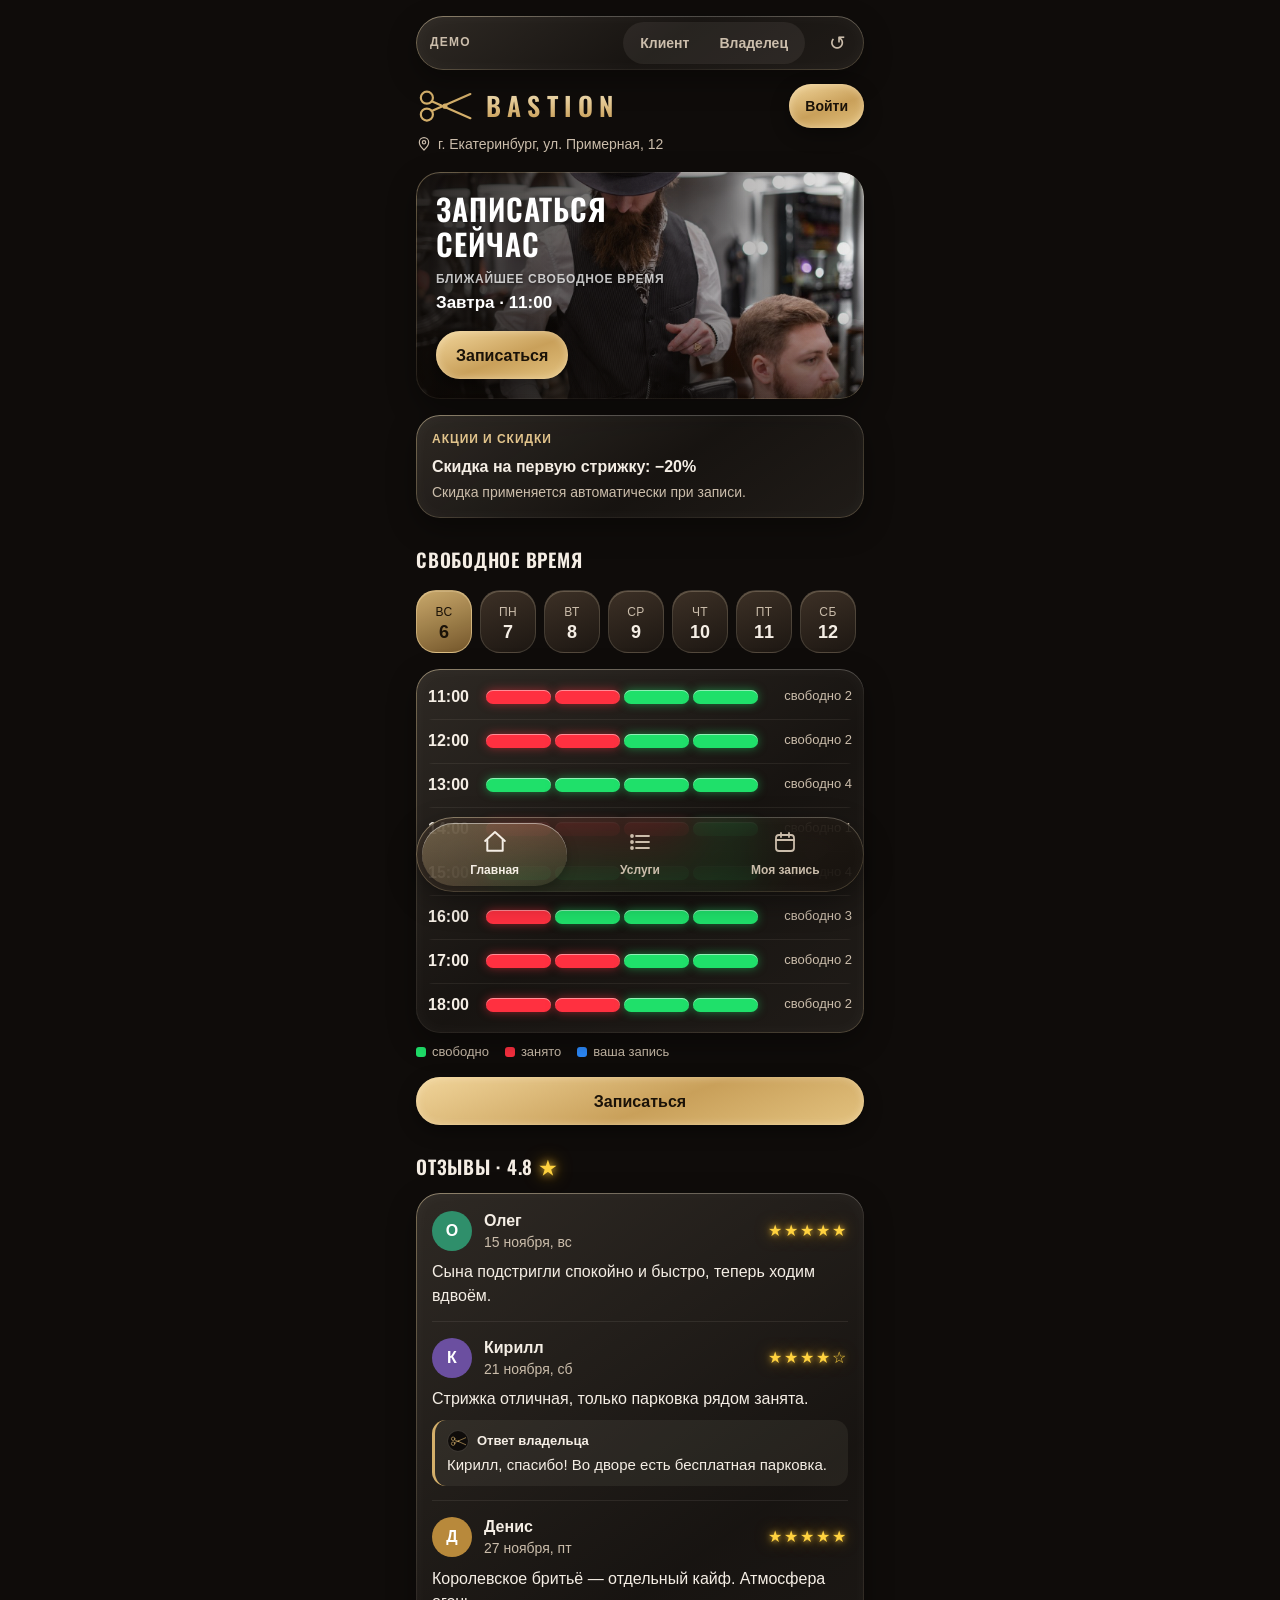
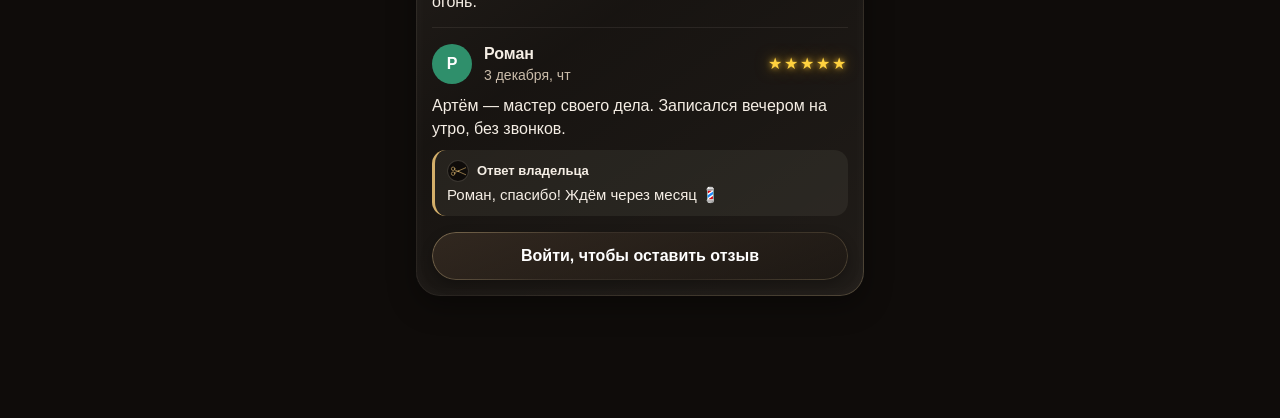
==== barber.html @ 59293c88 "Демо для четырёх ниш: салон, барбершоп, фитнес, детейлинг; выбор мастера; главная с демо Co-Authored" ====
<!doctype html>
<html lang="ru">
<head>
<meta charset="utf-8">
<meta name="viewport" content="width=device-width, initial-scale=1, viewport-fit=cover">
<meta name="theme-color" content="#0f0c0a">
<meta name="color-scheme" content="dark">
<meta name="apple-mobile-web-app-capable" content="yes">
<meta name="mobile-web-app-capable" content="yes">
<meta name="apple-mobile-web-app-status-bar-style" content="black-translucent">
<meta name="apple-mobile-web-app-title" content="BASTION">
<title>BASTION — демо онлайн-записи в барбершоп</title>
<link rel="manifest" href="manifest-barber.json">
<link rel="icon" href="icon-barber-192.png">
<link rel="apple-touch-icon" href="icon-barber-180.png">
<link rel="stylesheet" href="styles.css?v=20261020163112">
<link rel="stylesheet" href="theme-barber.css?v=20261020163112">
</head>
<body data-tab="home">
<div class="bg"></div>
<div id="app"><div id="view"></div></div>
<nav id="tabs" class="tabbar glass"></nav>
<button id="cart" class="cart-fab glass" data-act="cart" aria-label="Корзина" hidden>
<svg viewBox="0 0 24 24"><path d="M3 4h2.5l2 11h10.5l2-8H6.5"/><circle cx="9" cy="19.5" r="1.4"/><circle cx="17" cy="19.5" r="1.4"/></svg>
<span class="badge">0</span>
</button>
<div id="sheet" class="sheet" hidden></div>
<div id="toast" class="toast" role="status" aria-live="polite" hidden></div>
<script src="config-barber.js?v=20261020163112"></script>
<script>CONFIG.demo = true; // демо-версия: выдуманные данные хранятся в браузере</script>
<script src="api-demo.js?v=20261020163112"></script>
<script src="app.js?v=20261020163112"></script>
<script>
// офлайн-режим и установка на телефон (работает по https или на localhost)
if ('serviceWorker' in navigator) navigator.serviceWorker.register('sw.js').catch(() => {});
</script>
</body>
</html>
---- styles.css ----
/* Детейлинг-центр — стили. Тёмный строгий стиль + Liquid Glass на элементах интерфейса.
   Порядок: токены → основа → стекло → кнопки и поля → разделы страниц → окна → анимации. */

/* ---------- токены ---------- */
:root {
  color-scheme: dark;
  --scheme: dark;

  /* цвета */
  --bg: #0c0d10;
  --bg-top: #111318;
  --text: #f2f4f7;
  --text-2: #b6bdc9;      /* второстепенный текст: контраст с фоном выше 4.5:1 */
  --text-3: #8f97a5;      /* подписи и служебный текст */
  --silver: #d9dde4;      /* акцентный цвет темы */
  --green: #2fd36b;
  --red: #ff3b4a;
  --red-soft: #ff8a94;
  --amber: #ffb41f;
  --blue: #2d8cff;
  --gold: #ffd23f;
  --line: rgba(255, 255, 255, 0.09);
  --tint: 255, 255, 255;  /* основа тонких линий и подложек (r, g, b) */
  --focus: rgba(255, 255, 255, 0.85);
  --dim: rgba(5, 7, 10, 0.62);

  /* акцент: главные кнопки, выбранные даты и фильтры */
  --accent-ink: #0d0f13;
  --accent-fill: linear-gradient(160deg, #eef0f3, #b8bdc6 55%, #d6d9df);
  --accent-fill-2: linear-gradient(160deg, #eef0f3, #b8bdc6);
  --accent-shadow: inset 0 0 8px rgba(255, 255, 255, 0.5), 0 6px 18px rgba(0, 0, 0, 0.35);
  --sel: linear-gradient(160deg, rgba(215, 220, 228, 0.7), rgba(120, 128, 142, 0.5));
  --sel-soft: linear-gradient(160deg, rgba(215, 220, 228, 0.55), rgba(120, 128, 142, 0.4));
  --sel-border: rgba(255, 255, 255, 0.45);
  --sel-ink: #fff;

  /* поверхности */
  --btn-ink: #fff;
  --btn-fill: linear-gradient(160deg, rgba(44, 48, 58, 0.6), rgba(20, 22, 28, 0.5));
  --btn-shadow: 0 4px 12px rgba(0, 0, 0, 0.28);
  --date-fill: linear-gradient(160deg, rgba(60, 66, 80, 0.75), rgba(28, 31, 40, 0.75));
  --date-inset: inset 0 1px 0 rgba(255, 255, 255, 0.25);
  --field-fill: rgba(0, 0, 0, 0.38);
  --field-inset: inset 0 1px 3px rgba(0, 0, 0, 0.3);
  --float-fill: linear-gradient(160deg, rgba(56, 66, 90, 0.6), rgba(18, 21, 30, 0.82));
  --menu-fill: linear-gradient(160deg, rgba(56, 66, 90, 0.75), rgba(18, 21, 30, 0.9));
  --tabbar-fill: linear-gradient(145deg, rgba(40, 44, 54, 0.72), rgba(16, 18, 24, 0.78));
  --tab-ind-fill: linear-gradient(160deg, rgba(255, 255, 255, 0.28), rgba(255, 255, 255, 0.08));
  --toast-fill: rgba(36, 41, 52, 0.94);
  --toast-ink: #f2f4f7;
  --pick-fill: #050506;
  --pick-ring: linear-gradient(135deg, rgba(255, 255, 255, 0.75), rgba(255, 255, 255, 0.3));
  --x-fill: #2a2e37;
  --logo-bg: #0c0d10;
  --brand-ink: linear-gradient(180deg, #f4f6f9, #9aa3b0);
  --brand-mark: #d9dee6;
  --promo-tag: #e2c48c;
  --ok-ink: #8fe8ae;
  --warn-ink: #ffd27a;
  --danger-ink: #ffe3e5;
  --danger-fill: linear-gradient(160deg, rgba(255, 70, 85, 0.4), rgba(190, 25, 45, 0.3));

  /* плашка «Записаться сейчас» */
  --hero-fill: linear-gradient(160deg, #2a2d33, #121317);
  --hero-shade: 10, 11, 14;
  --hero-ink: #fff;
  --hero-ink-2: rgba(255, 255, 255, 0.75);
  --hero-text-shadow: 0 1px 3px rgba(0, 0, 0, 0.6);

  /* стекло */
  --glass-fill: linear-gradient(145deg, rgba(255, 255, 255, 0.15), rgba(255, 255, 255, 0.04) 55%, rgba(255, 255, 255, 0.08));
  --ring: linear-gradient(135deg, rgba(255, 255, 255, 0.34), rgba(255, 255, 255, 0.08) 35%, rgba(255, 255, 255, 0.05) 65%, rgba(255, 255, 255, 0.2));
  --glass-shadow: inset 0 1px 0 rgba(255, 255, 255, 0.18), inset 0 0 18px rgba(255, 255, 255, 0.04), 0 10px 28px rgba(0, 0, 0, 0.35);

  /* формы и отступы (шаг 4/8) */
  --r-card: 24px;
  --r-field: 16px;
  --r-pill: 999px;
  --gap: 16px;
  --tap: 44px;            /* минимальная зона нажатия */

  /* движение */
  --ease: cubic-bezier(0.2, 0.8, 0.2, 1);
  --spring: cubic-bezier(0.3, 1.4, 0.5, 1);
  --fast: 0.15s;
  --mid: 0.3s;
  --slow: 0.45s;
}

/* ---------- основа ---------- */
* { box-sizing: border-box; -webkit-tap-highlight-color: transparent; }
html { background: var(--bg); }
body {
  margin: 0; background: var(--bg); color: var(--text);
  font-family: -apple-system, "SF Pro Text", "Segoe UI", Roboto, sans-serif;
  font-size: 16px; line-height: 1.45;
  -webkit-font-smoothing: antialiased;
}
/* ровный тёмный фон на всю высоту экрана */
.bg {
  position: fixed; top: 0; left: 0; width: 100%; height: 100vh; height: 100lvh; z-index: -1;
  background: linear-gradient(180deg, var(--bg-top) 0%, var(--bg) 100%);
}
#app {
  max-width: 480px; margin: 0 auto;
  padding: calc(env(safe-area-inset-top) + 16px) 16px calc(110px + env(safe-area-inset-bottom));
}

h1, h2, h3, p { margin: 0; }
h1 { font-size: 24px; font-weight: 700; letter-spacing: -0.02em; }
h2 { font-size: 19px; font-weight: 700; letter-spacing: -0.01em; margin-bottom: 12px; }
h3 { font-size: 16px; font-weight: 600; }
.section-h { margin-top: 28px; }
.muted { color: var(--text-2); }
.small { font-size: 14px; }
.mt { margin-top: 16px; }
.row { display: flex; align-items: center; justify-content: space-between; gap: 12px; }
.price, .num, .t, .total, .hero-time, .otable td { font-variant-numeric: tabular-nums; }
a { color: var(--silver); }
.empty { text-align: center; padding: 40px 16px; color: var(--text-2); }

/* иконки в строке текста */
.ico { width: 16px; height: 16px; flex: 0 0 auto; stroke: currentColor; fill: none; stroke-width: 1.8; stroke-linecap: round; stroke-linejoin: round; }
.meta { display: flex; align-items: center; gap: 8px; color: var(--text-2); font-size: 14px; margin-top: 6px; }
.meta .ico { color: var(--text-3); }

/* видимая рамка фокуса — только при управлении с клавиатуры */
:focus { outline: none; }
:focus-visible { outline: 2px solid var(--focus); outline-offset: 3px; }
.btn:focus-visible, .date:focus-visible, .tab:focus-visible { outline-offset: 2px; }

/* ---------- стекло (только элементы интерфейса) ---------- */
.glass {
  position: relative;
  background: var(--glass-fill);
  border-radius: var(--r-card);
  box-shadow: var(--glass-shadow);
}
/* Размытие фона — только у того, что плавает поверх прокручиваемого содержимого.
   У карточек на ровном фоне оно незаметно, но на телефоне при прокрутке давало полосу снизу. */
.tabbar, .cart-fab, .panel.glass, .profile-menu {
  backdrop-filter: blur(28px) saturate(200%) brightness(1.08);
  -webkit-backdrop-filter: blur(28px) saturate(200%) brightness(1.08);
}
/* тонкая обводка с бликом */
.glass::before, .btn::before {
  content: ""; position: absolute; inset: 0; border-radius: inherit; padding: 1px; pointer-events: none;
  background: var(--ring);
  -webkit-mask: linear-gradient(#000 0 0) content-box, linear-gradient(#000 0 0);
  -webkit-mask-composite: xor; mask-composite: exclude;
}
.card { padding: var(--gap); margin-bottom: 12px; }

/* ---------- кнопки ---------- */
.btn {
  position: relative; appearance: none; border: 0; cursor: pointer;
  min-height: 48px; padding: 12px 20px; border-radius: var(--r-pill);
  font: inherit; font-size: 16px; font-weight: 600; color: var(--btn-ink);
  background: var(--btn-fill);
  backdrop-filter: blur(20px) saturate(200%); -webkit-backdrop-filter: blur(20px) saturate(200%);
  box-shadow: var(--btn-shadow);
  display: inline-flex; align-items: center; justify-content: center; gap: 8px;
  text-decoration: none; text-align: center;
  transition: transform var(--fast) var(--spring), background var(--mid) ease, opacity var(--fast) ease;
}
.btn:active { transform: scale(0.96); }
.btn.block { width: 100%; }
.btn.sm { min-height: var(--tap); padding: 10px 16px; font-size: 14px; }
.btn:disabled { opacity: 0.4; cursor: default; transform: none; }
/* внутри стеклянных плашек — без своего размытия (вложенный blur даёт вспышки) */
.glass .btn { backdrop-filter: none; -webkit-backdrop-filter: none; }

.btn.primary {
  color: var(--accent-ink); font-weight: 700;
  background: var(--accent-fill);
  box-shadow: var(--accent-shadow);
}
.btn.primary:disabled { color: var(--accent-ink); }
.btn.pay {
  color: #04210f; font-weight: 700;
  background: linear-gradient(160deg, #3ee37e, #12a853);
  box-shadow: inset 0 0 12px rgba(255, 255, 255, 0.3), 0 6px 18px rgba(18, 168, 83, 0.4);
}
.btn.pay::before { background: linear-gradient(135deg, rgba(220, 255, 235, 0.55), rgba(220, 255, 235, 0.15)); }
.btn.danger { color: var(--danger-ink); background: var(--danger-fill); }
.btn.danger::before { display: none; }
.btn.in-cart { color: var(--ok-ink); background: linear-gradient(160deg, rgba(47, 211, 107, 0.32), rgba(18, 168, 83, 0.22)); }
.btn.in-cart::before { background: linear-gradient(135deg, rgba(160, 240, 190, 0.5), rgba(160, 240, 190, 0.12)); }

/* текстовые кнопки-ссылки: крупная зона нажатия без фона */
.cancel-link, .move-link {
  appearance: none; border: 0; background: none; cursor: pointer;
  min-height: var(--tap); padding: 10px 4px; font: inherit; font-size: 14px; font-weight: 600;
  transition: opacity var(--fast) ease;
}
.cancel-link { color: var(--red-soft); margin-left: auto; }
.move-link { color: var(--silver); }
.cancel-link:active, .move-link:active { opacity: 0.55; }

/* ---------- поля ввода ---------- */
input[type=text], input[type=tel], input[type=password], textarea {
  width: 100%; min-height: 48px; padding: 13px 16px; border-radius: var(--r-field);
  font: inherit; font-size: 16px; /* не меньше 16px — иначе iPhone приближает страницу при вводе */
  color: var(--text); background: rgba(var(--tint), 0.06);
  border: 1px solid rgba(var(--tint), 0.16);
  box-shadow: var(--field-inset);
  transition: border-color var(--fast) ease, box-shadow var(--fast) ease;
}
textarea { resize: vertical; }
.glass input[type=text], .glass input[type=tel], .glass input[type=password], .glass textarea { background: var(--field-fill); color: var(--text); }
input::placeholder, textarea::placeholder { color: var(--text-3); }
input:focus, textarea:focus { border-color: rgba(var(--tint), 0.55); box-shadow: var(--field-inset), 0 0 0 3px rgba(var(--tint), 0.08); outline: none; }
label.field { display: block; margin-bottom: 14px; }
label.field > span { display: block; margin-bottom: 6px; color: var(--text-2); font-size: 14px; font-weight: 500; }
/* ошибки рядом с полем */
.invalid, .invalid:focus { border-color: var(--red) !important; box-shadow: 0 0 0 3px rgba(255, 59, 74, 0.18) !important; }
.field-err { color: var(--red-soft); font-size: 14px; margin-top: 6px; }
.form-err { color: var(--red-soft); font-size: 14px; font-weight: 600; margin-top: 4px; padding: 10px 14px; border-radius: 12px; background: rgba(255, 59, 74, 0.12); }

/* ---------- шапка ---------- */
.head { display: flex; justify-content: space-between; align-items: flex-start; gap: 12px; margin-bottom: 18px; }
.logo { display: block; height: 56px; width: auto; max-width: 62vw; filter: drop-shadow(0 2px 8px rgba(0, 0, 0, 0.5)); }
.brand { display: flex; align-items: center; gap: 12px; min-height: 44px; margin: 0; font-size: 22px; font-weight: 700; letter-spacing: 0.24em; line-height: 1; }
.brand-mark { width: 58px; height: auto; color: var(--brand-mark); flex: 0 0 auto; }
.logo-av .brand-mark { width: 76%; }
.brand span { background: var(--brand-ink); -webkit-background-clip: text; background-clip: text; color: transparent; }
.addr { display: flex; gap: 6px; align-items: center; margin-top: 6px; color: var(--text-2); font-size: 14px; }
.addr a { color: var(--text-2); text-decoration: none; }
.head > .btn { flex: 0 0 auto; max-width: 40%; overflow: hidden; text-overflow: ellipsis; white-space: nowrap; display: block; line-height: 24px; }

/* ---------- плашка «Записаться сейчас» ---------- */
.hero { min-height: 220px; margin-bottom: 16px; overflow: hidden; cursor: pointer; background: var(--hero-fill); transition: transform var(--fast) var(--spring); }
.hero:active { transform: scale(0.98); }
.hero::after {
  content: ""; position: absolute; inset: 0; z-index: 0; border-radius: inherit;
  background:
    linear-gradient(90deg, rgba(var(--hero-shade), 0.88) 0%, rgba(var(--hero-shade), 0.5) 48%, rgba(var(--hero-shade), 0.05) 100%),
    linear-gradient(0deg, rgba(var(--hero-shade), 0.55) 0%, rgba(var(--hero-shade), 0) 45%),
    var(--hero-img, url("hero.jpg?v=2")) var(--hero-pos, 70% 60%) / cover no-repeat;
}
.hero::before { z-index: 2; }
.hero-text { position: relative; z-index: 1; padding: 20px; max-width: 66%; display: flex; flex-direction: column; }
.hero-text h2 { margin: 0 0 10px; font-size: 24px; line-height: 1.15; color: var(--hero-ink); }
.hero-label { font-size: 12px; font-weight: 600; letter-spacing: 0.06em; text-transform: uppercase; color: var(--hero-ink-2); text-shadow: var(--hero-text-shadow); }
.hero-time { font-size: 17px; font-weight: 700; color: var(--hero-ink); margin-top: 2px; }
.hero-text .btn { align-self: flex-start; margin-top: 16px; transition: none; }

/* ---------- акция и панель владельца ---------- */
.promo { padding: var(--gap); margin-bottom: 16px; }
.promo .tag { color: var(--promo-tag); font-size: 12px; font-weight: 700; letter-spacing: 0.08em; }
.owner { padding: var(--gap); margin-bottom: 16px; }
.owner .row { gap: 12px; }
.owner .row + .row { margin-top: 10px; }
.owner .row > span { flex: 0 0 auto; color: var(--text); }
.owner input[data-act="promo-text"] { flex: 1; width: auto !important; min-width: 0; }

/* ---------- лента дат ---------- */
.dates {
  display: flex; gap: 8px; overflow-x: auto; overflow-y: hidden; padding: 4px 2px 8px; margin: 0 0 8px -2px;
  scrollbar-width: none; -ms-overflow-style: none; overscroll-behavior-x: contain; -webkit-overflow-scrolling: touch;
}
.dates::-webkit-scrollbar { display: none; width: 0; height: 0; }
.date {
  flex: 0 0 auto; min-width: 56px; min-height: 60px; padding: 8px 6px; text-align: center; cursor: pointer;
  appearance: none; -webkit-appearance: none; user-select: none; -webkit-user-select: none;
  border-radius: 20px; border: 1px solid rgba(var(--tint), 0.14); color: var(--text); font: inherit;
  background: var(--date-fill);
  box-shadow: var(--date-inset);
  transition: transform var(--fast) var(--spring), background var(--mid) ease, border-color var(--mid) ease;
}
.date b { display: block; font-size: 18px; line-height: 1.2; }
.date span { font-size: 12px; color: var(--text-2); text-transform: uppercase; letter-spacing: 0.03em; }
.date.on { color: var(--sel-ink); background: var(--sel); border-color: var(--sel-border); animation: pop 0.4s var(--spring); }
.date.on span { color: var(--sel-ink); }
.date:active { transform: scale(0.93); }

/* ---------- календарь-полоски ---------- */
.slots { padding: 6px 12px; }
.slot { display: grid; grid-template-columns: 48px 1fr 84px; gap: 10px; align-items: center; min-height: var(--tap); padding: 6px 0; }
.slot + .slot { border-top: 1px solid rgba(var(--tint), 0.07); }
.slot.free { cursor: pointer; border-radius: 14px; margin: 0 -8px; padding-left: 8px; padding-right: 8px; transition: transform var(--fast) var(--spring), background var(--fast) ease; }
.slot.free:active { transform: scale(0.98); background: rgba(var(--tint), 0.1); }
.slot .t { font-weight: 600; }
.slot .s { text-align: right; font-size: 13px; color: var(--text-2); }
.bar { display: flex; gap: 4px; }
.bar i { flex: 1; height: 14px; border-radius: 7px; background: #1fe06a; box-shadow: 0 0 10px rgba(31, 224, 106, 0.5), inset 0 1px 0 rgba(255, 255, 255, 0.5); }
.bar i.busy { background: #ff3040; box-shadow: 0 0 10px rgba(255, 48, 64, 0.5), inset 0 1px 0 rgba(255, 255, 255, 0.45); }
.bar i.hold { background: repeating-linear-gradient(135deg, #ff3040 0 6px, #b3202c 6px 12px); box-shadow: 0 0 10px rgba(255, 48, 64, 0.45), inset 0 1px 0 rgba(255, 255, 255, 0.4); }
.bar i.mine { background: var(--blue); box-shadow: 0 0 10px rgba(45, 140, 255, 0.55), inset 0 1px 0 rgba(255, 255, 255, 0.5); }
/* загрузка: серые мерцающие полоски */
.bar.sk i { background: linear-gradient(90deg, rgba(var(--tint), 0.06), rgba(var(--tint), 0.16), rgba(var(--tint), 0.06)) 0 0 / 200% 100%; box-shadow: none; animation: shimmer 1.4s linear infinite; }
.slots.anim .bar i { animation: grow 0.5s var(--ease) both; transform-origin: left; }
.legend { display: flex; gap: 16px; margin-top: 10px; font-size: 13px; color: var(--text-2); flex-wrap: wrap; }
.legend i { display: inline-block; width: 10px; height: 10px; border-radius: 3px; margin-right: 6px; vertical-align: -1px; }

/* ---------- услуги ---------- */
.price { font-weight: 700; white-space: nowrap; }
.svc p { color: var(--text-2); font-size: 14px; margin: 6px 0 14px; }
.svc-img { height: 160px; margin: -4px -4px 14px; border-radius: 18px; overflow: hidden; background: rgba(0, 0, 0, 0.35); box-shadow: inset 0 0 0 1px rgba(255, 255, 255, 0.1); }
.svc-img img { display: block; width: 100%; height: 100%; object-fit: cover; }
.svc.is-hidden { opacity: 0.6; }
.hidden-tag { font-size: 12px; font-weight: 600; color: var(--promo-tag); border: 1px solid currentColor; border-radius: var(--r-pill); padding: 1px 8px; margin-left: 6px; vertical-align: middle; }
.svc-tools { display: flex; align-items: center; gap: 10px; flex-wrap: wrap; }
.svc-tools .cancel-link { margin-left: auto; }
/* окно услуги у владельца */
#s-preview { display: grid; place-items: center; height: 170px; margin: 0 0 10px; background: rgba(0, 0, 0, 0.35) center / cover no-repeat; }
#s-preview span { color: var(--text-2); font-size: 14px; }
.file-btn { cursor: pointer; }

/* ---------- корзина ---------- */
.cart-fab {
  position: fixed; z-index: 6; right: 16px; bottom: calc(96px + env(safe-area-inset-bottom));
  width: 58px; height: 58px; border-radius: 50%; border: 0; padding: 0; cursor: pointer; color: var(--text);
  display: grid; place-items: center; transition: bottom var(--mid) var(--ease), transform var(--fast) var(--spring);
}
.cart-fab[hidden] { display: none; }
.cart-fab:active { transform: scale(0.92); }
.cart-fab.low { bottom: calc(20px + env(safe-area-inset-bottom)); }
.cart-fab svg { width: 26px; height: 26px; stroke: currentColor; fill: none; stroke-width: 1.8; stroke-linecap: round; stroke-linejoin: round; }
.cart-fab .badge { position: absolute; top: -4px; right: -4px; min-width: 22px; height: 22px; padding: 0 6px; border-radius: 11px; background: var(--red); color: #fff; font-size: 12px; font-weight: 700; display: grid; place-items: center; }

/* ---------- нижняя панель ---------- */
.tabbar {
  position: fixed; left: 50%; transform: translateX(-50%); z-index: 5;
  bottom: calc(8px + env(safe-area-inset-bottom)); width: min(448px, calc(100% - 32px));
  display: grid; grid-template-columns: repeat(3, 1fr); padding: 6px; border-radius: var(--r-pill);
  transition: transform var(--mid) var(--ease);
}
.tabbar.hide { transform: translate(-50%, calc(100% + 40px + env(safe-area-inset-bottom))); }
.tab {
  position: relative; z-index: 1; appearance: none; border: 0; background: transparent; cursor: pointer;
  min-height: 54px; padding: 7px 4px; border-radius: var(--r-pill);
  display: flex; flex-direction: column; align-items: center; justify-content: center; gap: 2px;
  font: inherit; font-size: 12px; font-weight: 600; color: var(--text-2); transition: color var(--mid) ease;
}
.tab svg { width: 24px; height: 24px; stroke: currentColor; fill: none; stroke-width: 1.8; stroke-linecap: round; stroke-linejoin: round; transition: transform 0.35s var(--spring); }
.tab.on { color: var(--text); }
.tab.on svg { transform: scale(1.1); }
.tab .dot { position: relative; }
.tab .dot::after { content: ""; position: absolute; top: -1px; right: -3px; width: 8px; height: 8px; border-radius: 50%; background: var(--amber); }
/* ползунок под активной вкладкой */
.tab-ind {
  position: absolute; z-index: 0; top: 6px; bottom: 6px; left: 6px; width: calc((100% - 12px) / 3); border-radius: var(--r-pill);
  background: var(--tab-ind-fill);
  box-shadow: inset 0 1px 0 rgba(255, 255, 255, 0.45), 0 4px 12px rgba(0, 0, 0, 0.25);
  transition: transform var(--slow) cubic-bezier(0.3, 1.25, 0.5, 1);
}

/* ---------- записи клиента ---------- */
.status { display: inline-flex; align-items: center; padding: 4px 11px; border-radius: var(--r-pill); font-size: 13px; font-weight: 700; }
.status.wait { background: var(--amber); color: #1d1300; box-shadow: 0 0 12px rgba(255, 180, 31, 0.45); }
.status.ok { background: var(--green); color: #04210f; box-shadow: 0 0 12px rgba(47, 211, 107, 0.4); }
.status.off { background: var(--red); color: #fff; box-shadow: 0 0 12px rgba(255, 59, 74, 0.45); }
/* три точки ожидания: белой по очереди становится одна, слева направо, раз в секунду */
.dots { display: inline-flex; gap: 4px; margin-left: 7px; }
.dots i { width: 6px; height: 6px; border-radius: 50%; background: #000; animation: dot-white 3s steps(1, end) infinite; }
.dots i:nth-child(2) { animation-delay: -2s; }
.dots i:nth-child(3) { animation-delay: -1s; }
.lines { margin-top: 14px; border-top: 1px solid rgba(var(--tint), 0.1); padding-top: 10px; }
.lines .row { padding: 4px 0; font-size: 15px; }
.lines .total { font-weight: 700; margin-top: 6px; font-size: 16px; }
.upfront { margin-top: 14px; display: flex; flex-direction: column; gap: 10px; }
.card-foot { display: flex; justify-content: space-between; align-items: center; gap: 10px; margin-top: 10px; }
.paid { padding: 12px 16px; text-align: center; font-size: 16px; font-weight: 700; color: var(--ok-ink); text-shadow: var(--ok-glow, 0 0 12px rgba(80, 220, 130, 0.5)); }
.summary .meta:first-child { margin-top: 0; }

/* ---------- таблица записей владельца ---------- */
.table-wrap { padding: 4px 0; overflow-x: auto; }
.otable { width: 100%; border-collapse: collapse; font-size: 14px; }
.otable th { text-align: left; font-weight: 600; color: var(--text-3); font-size: 12px; text-transform: uppercase; letter-spacing: 0.04em; padding: 10px 12px 8px; }
.otable td { padding: 12px; border-top: 1px solid rgba(var(--tint), 0.07); vertical-align: top; line-height: 1.4; }
.otable .num { text-align: right; white-space: nowrap; }
.otable tbody tr { cursor: pointer; transition: background var(--fast) ease; }
.otable tbody tr:active { background: rgba(var(--tint), 0.08); }
.otable tr.dim td { opacity: 0.55; }
.otable .status { font-size: 12px; padding: 3px 9px; white-space: nowrap; }
.paid-mark { font-size: 12px; color: var(--ok-ink); }
/* красный мигающий кружок: до начала записи не больше 30 минут */
.soon-dot { display: inline-block; width: 10px; height: 10px; margin-left: 8px; border-radius: 50%; background: #ff3040; box-shadow: 0 0 8px #ff3040; vertical-align: middle; animation: blink 1s ease-in-out infinite; }
.soon-dot[hidden] { display: none; }

/* ---------- отзывы ---------- */
.review + .review { margin-top: 14px; padding-top: 14px; border-top: 1px solid rgba(var(--tint), 0.08); }
.rv-head { display: flex; align-items: center; gap: 12px; }
.avatar { width: 40px; height: 40px; flex: 0 0 auto; border-radius: 50%; display: grid; place-items: center; font-weight: 700; color: #0d0f13; background: linear-gradient(160deg, #eef0f3, #9aa1ac); }
.rv-who { flex: 1; min-width: 0; display: flex; flex-direction: column; }
.rv-who b { overflow: hidden; text-overflow: ellipsis; white-space: nowrap; }
.rv-text { margin-top: 8px; }
.stars { color: var(--gold); letter-spacing: 2px; white-space: nowrap; text-shadow: 0 0 6px rgba(255, 205, 60, 0.9), 0 0 16px rgba(255, 170, 0, 0.6); animation: shine 2.6s ease-in-out infinite; }
.gold { color: var(--gold); text-shadow: 0 0 8px rgba(255, 205, 60, 0.95), 0 0 18px rgba(255, 170, 0, 0.7); }
.rate { display: flex; gap: 2px; margin-bottom: 10px; }
.rate button { appearance: none; border: 0; background: none; cursor: pointer; width: var(--tap); height: var(--tap); padding: 0; font-size: 30px; line-height: 1; color: rgba(var(--tint), 0.25); transition: transform var(--fast) var(--spring); }
.rate button:active { transform: scale(0.85); }
.rate button.on { color: var(--gold); text-shadow: 0 0 8px rgba(255, 205, 60, 0.95), 0 0 20px rgba(255, 170, 0, 0.7); }
.reply { margin-top: 10px; padding: 10px 12px; border-radius: 14px; background: rgba(var(--tint), 0.06); border-left: 3px solid var(--silver); }
.reply b { font-size: 13px; color: var(--text); }
.reply p { margin-top: 2px; font-size: 15px; }

/* ---------- плашка «добавить на главный экран» ---------- */
.install { position: relative; display: flex; align-items: center; gap: 12px; margin: 16px 0 4px; }
.install img { width: 52px; height: 52px; border-radius: 12px; flex: 0 0 auto; }
.install-text { flex: 1; min-width: 0; }
.install-text h3 { font-size: 15px; line-height: 1.25; }
.install-text p { margin-top: 3px; }
/* крестик в углу: видимый кружок 26px, зона нажатия 44px */
.install-x { position: absolute; top: -14px; right: -14px; z-index: 3; width: var(--tap); height: var(--tap); padding: 0; border: 0; background: none; cursor: pointer; display: grid; place-items: center; }
.install-x span { width: 26px; height: 26px; border-radius: 50%; display: grid; place-items: center; font-size: 18px; line-height: 1; color: var(--text); background: var(--x-fill); box-shadow: 0 2px 8px rgba(0, 0, 0, 0.4), inset 0 0 0 1px rgba(var(--tint), 0.18); }
.install-x:active span { transform: scale(0.9); }
.steps-list { margin: 0; padding-left: 20px; line-height: 1.6; }
.steps-list li + li { margin-top: 6px; }

/* ---------- окна снизу (запись, вход, владелец) ---------- */
.sheet { position: fixed; inset: 0; z-index: 10; background: var(--dim); display: flex; align-items: flex-end; justify-content: center; }
.sheet[hidden], .toast[hidden] { display: none; }
.panel.glass {
  width: 100%; max-width: 480px; max-height: 92vh; overflow-y: auto; overscroll-behavior: contain;
  padding: 30px 16px calc(20px + env(safe-area-inset-bottom)); border-radius: 32px 32px 0 0;
  /* «ручка» сверху окна */
  background:
    linear-gradient(rgba(var(--tint), 0.35), rgba(var(--tint), 0.35)) center 10px / 40px 5px no-repeat,
    var(--float-fill);
}
.steps { display: flex; gap: 6px; margin: 0 0 16px; }
.steps i { flex: 1; height: 4px; border-radius: 2px; background: rgba(var(--tint), 0.15); transition: background var(--mid) ease; }
.steps i.on { background: var(--silver); }
.actions { display: flex; gap: 10px; margin-top: 16px; }
.actions .btn { flex: 1; }
.sheet .card .row { padding: 4px 0; }
/* шаг 1: услуги на чёрных плашках */
.pick.glass { display: flex; gap: 12px; align-items: center; min-height: 56px; padding: 12px 14px; margin-bottom: 8px; cursor: pointer; border-radius: 20px; background: var(--pick-fill); backdrop-filter: none; -webkit-backdrop-filter: none; box-shadow: none; transition: transform var(--fast) var(--spring); }
.pick:active { transform: scale(0.98); }
.pick.on::before { background: var(--pick-ring); }
.pick .chk { width: 24px; height: 24px; border-radius: 8px; border: 1.5px solid var(--text-3); flex: 0 0 auto; display: grid; place-items: center; font-size: 14px; }
.pick.on .chk { background: var(--silver); border-color: var(--silver); color: var(--accent-ink); animation: pop 0.35s var(--spring); }
.panel .pick.on .chk, .panel .date.on, .panel .hours .btn.on { animation: none; }
.hours { display: grid; grid-template-columns: repeat(4, 1fr); gap: 8px; }
.hours .btn { padding: 10px 0; font-size: 15px; }
.hours .btn.on { color: var(--sel-ink); background: var(--sel-soft); }
.auth-switch { text-align: center; margin-top: 18px; color: var(--text-2); font-size: 15px; }
.auth-switch a { color: var(--text); font-weight: 600; text-decoration: none; display: inline-block; padding: 10px 4px; }

/* всплывающее сообщение */
.toast {
  position: fixed; left: 50%; transform: translateX(-50%); top: calc(16px + env(safe-area-inset-top)); z-index: 20;
  max-width: calc(100% - 32px); padding: 12px 18px; border-radius: 16px; font-weight: 600;
  color: var(--toast-ink); background: var(--toast-fill); border: 1px solid rgba(var(--tint), 0.14); box-shadow: 0 10px 30px rgba(0, 0, 0, 0.3);
  animation: toast-in var(--mid) var(--ease);
}

/* ---------- анимации ---------- */
#view.in-right { animation: slide-right 0.35s var(--ease); }
#view.in-left { animation: slide-left 0.35s var(--ease); }
.sheet.opening { animation: fade var(--mid) ease; }
.sheet.opening .panel { animation: sheet-up var(--slow) cubic-bezier(0.2, 0.9, 0.25, 1); }
.step-body.to-next { animation: step-next var(--mid) var(--ease); }
.step-body.to-prev { animation: step-prev var(--mid) var(--ease); }

@keyframes slide-right { from { opacity: 0; transform: translateX(36px); } to { opacity: 1; transform: none; } }
@keyframes slide-left { from { opacity: 0; transform: translateX(-36px); } to { opacity: 1; transform: none; } }
@keyframes fade { from { opacity: 0; } to { opacity: 1; } }
@keyframes sheet-up { from { transform: translateY(100%); } to { transform: none; } }
@keyframes step-next { from { opacity: 0; transform: translateX(28px); } to { opacity: 1; transform: none; } }
@keyframes step-prev { from { opacity: 0; transform: translateX(-28px); } to { opacity: 1; transform: none; } }
@keyframes toast-in { from { opacity: 0; transform: translate(-50%, -10px); } to { opacity: 1; transform: translate(-50%, 0); } }
@keyframes pop { 0% { transform: scale(0.85); } 100% { transform: scale(1); } }
@keyframes grow { from { transform: scaleX(0); } to { transform: scaleX(1); } }
@keyframes shimmer { to { background-position: -200% 0; } }
@keyframes shine { 0%, 100% { text-shadow: 0 0 6px rgba(255, 205, 60, 0.9), 0 0 14px rgba(255, 170, 0, 0.55); } 50% { text-shadow: 0 0 9px rgba(255, 225, 100, 1), 0 0 24px rgba(255, 180, 0, 0.9); } }
@keyframes dot-white { 0% { background: #fff; } 33.34% { background: #000; } 100% { background: #000; } }
@keyframes blink { 0%, 100% { opacity: 1; transform: scale(1); } 50% { opacity: 0.2; transform: scale(0.8); } }

/* «уменьшить движение»: убираем крупные перемещения, индикаторы (точки, кружок) остаются */
@media (prefers-reduced-motion: reduce) {
  #view.in-left, #view.in-right, .step-body.to-next, .step-body.to-prev,
  .sheet.opening, .sheet.opening .panel, .slots.anim .bar i, .date.on, .stars, .toast { animation: none; }
}

/* ---------- профиль в правом верхнем углу ---------- */
.profile { position: relative; flex: 0 1 auto; min-width: 0; max-width: 50%; }
.head .profile-btn { display: inline-flex; align-items: center; gap: 8px; max-width: 100%; padding: 6px 14px 6px 6px; line-height: 1.2; }
.profile-name { overflow: hidden; text-overflow: ellipsis; white-space: nowrap; }
.avatar.sm { width: 32px; height: 32px; font-size: 14px; }
.profile-menu {
  position: absolute; right: 0; top: calc(100% + 8px); z-index: 8; width: 240px; padding: 16px;
  background: var(--menu-fill);
  animation: menu-in 0.2s var(--ease); transform-origin: top right;
}
.profile-menu[hidden] { display: none; }
.profile-who { font-size: 17px; font-weight: 700; margin: 2px 0; overflow: hidden; text-overflow: ellipsis; white-space: nowrap; }
@keyframes menu-in { from { opacity: 0; transform: scale(0.94) translateY(-4px); } to { opacity: 1; transform: none; } }
/* разделители строк календаря — прямые линии (у скруглённых строк рамка загибалась по краям) */
.slot + .slot { border-top: 0; background: linear-gradient(rgba(var(--tint), 0.07), rgba(var(--tint), 0.07)) 0 0 / 100% 1px no-repeat; }
.slot.free + .slot.free, .slot + .slot.free { background-position: 8px 0; background-size: calc(100% - 16px) 1px; }
.slot.free:active { background-color: rgba(var(--tint), 0.1); }
/* нижняя панель: размытие мягче и тон темнее, чтобы яркие полоски календаря не заливали её зелёным */
.tabbar {
  background: var(--tabbar-fill);
  backdrop-filter: blur(24px) saturate(130%); -webkit-backdrop-filter: blur(24px) saturate(130%);
}
/* ---------- цветные аватары ---------- */
.avatar.xs { width: 22px; height: 22px; font-size: 11px; }
.logo-av { background: var(--logo-bg) !important; box-shadow: inset 0 0 0 1px rgba(var(--tint), 0.18); overflow: hidden; }
.logo-av img { width: 100%; height: 100%; object-fit: cover; display: block; }
.swatches { display: grid; grid-template-columns: repeat(4, 1fr); gap: 4px; margin-top: 8px; }
.swatch {
  appearance: none; border: 0; cursor: pointer; width: var(--tap); height: var(--tap); padding: 0; border-radius: 50%;
  background-clip: content-box !important; padding: 6px; position: relative; transition: transform var(--fast) var(--spring);
}
.swatch:active { transform: scale(0.88); }
.swatch.on { box-shadow: 0 0 0 2px #fff inset, 0 0 0 4px rgba(0, 0, 0, 0.35) inset; padding: 3px; }
.reply-head { display: flex; align-items: center; gap: 8px; }
/* полоска оттенков для своего цвета аватара */
.hue {
  -webkit-appearance: none; appearance: none; width: 100%; height: var(--tap); margin: 2px 0 0; background: transparent; cursor: pointer;
}
.hue::-webkit-slider-runnable-track {
  height: 14px; border-radius: 7px; box-shadow: inset 0 0 0 1px rgba(255, 255, 255, 0.2);
  background: linear-gradient(90deg, hsl(0, 55%, 50%), hsl(60, 55%, 50%), hsl(120, 55%, 50%), hsl(180, 55%, 50%), hsl(240, 55%, 50%), hsl(300, 55%, 50%), hsl(359, 55%, 50%));
}
.hue::-moz-range-track {
  height: 14px; border-radius: 7px;
  background: linear-gradient(90deg, hsl(0, 55%, 50%), hsl(60, 55%, 50%), hsl(120, 55%, 50%), hsl(180, 55%, 50%), hsl(240, 55%, 50%), hsl(300, 55%, 50%), hsl(359, 55%, 50%));
}
.hue::-webkit-slider-thumb {
  -webkit-appearance: none; appearance: none; width: 26px; height: 26px; margin-top: -6px; border-radius: 50%;
  background: #fff; border: 0; box-shadow: 0 2px 8px rgba(0, 0, 0, 0.5), 0 0 0 1px rgba(0, 0, 0, 0.15);
  transition: transform var(--fast) var(--spring);
}
.hue:active::-webkit-slider-thumb { transform: scale(1.15); }
.hue::-moz-range-thumb { width: 26px; height: 26px; border-radius: 50%; background: #fff; border: 0; box-shadow: 0 2px 8px rgba(0, 0, 0, 0.5); }
.hue:focus-visible { outline: none; }
.hue:focus-visible::-webkit-slider-thumb { box-shadow: 0 0 0 3px rgba(255, 255, 255, 0.6), 0 2px 8px rgba(0, 0, 0, 0.5); }
/* календарь без связи с сервером */
.slots.load-err { padding: 22px 18px; text-align: center; }

/* ---------- выходные в ленте дат ---------- */
.date.off { opacity: 0.45; background: rgba(var(--tint), 0.03); box-shadow: none; }
.date.off b { text-decoration: line-through; text-decoration-thickness: 1.5px; }
.date:disabled { cursor: default; }
.hours-note { grid-column: 1 / -1; padding: 8px 0; }

/* ---------- выпадающие списки и дата ---------- */
select, input[type=date] {
  min-height: var(--tap); padding: 8px 12px; border-radius: 12px; font: inherit; font-size: 16px; color: var(--text);
  background: var(--field-fill); border: 1px solid rgba(var(--tint), 0.18); color-scheme: var(--scheme);
}
input[type=date] { flex: 1; min-width: 0; }

/* ---------- фильтры таблицы владельца ---------- */
.chips { display: flex; gap: 8px; overflow-x: auto; margin: 0 -2px 12px; padding: 2px; scrollbar-width: none; }
.chips::-webkit-scrollbar { display: none; }
.chip {
  flex: 0 0 auto; appearance: none; cursor: pointer; min-height: 40px; padding: 8px 14px; border-radius: var(--r-pill);
  font: inherit; font-size: 14px; font-weight: 600; color: var(--text-2);
  background: rgba(var(--tint), 0.06); border: 1px solid rgba(var(--tint), 0.12);
  transition: background var(--fast) ease, color var(--fast) ease, transform var(--fast) var(--spring);
}
.chip b { display: inline-grid; place-items: center; min-width: 20px; height: 20px; padding: 0 6px; margin-left: 4px; border-radius: 10px; font-size: 12px; background: var(--amber); color: #1d1300; }
.chip.on { color: var(--accent-ink); background: var(--accent-fill-2); border-color: transparent; }
.chip:active { transform: scale(0.95); }

/* ---------- график работы ---------- */
.sched { padding: 6px 14px; }
.sched-row { display: flex; align-items: center; gap: 10px; min-height: 56px; }
.sched-row + .sched-row { border-top: 1px solid rgba(var(--tint), 0.07); }
.sched-name { flex: 1; min-width: 0; font-size: 15px; }
.sched-row.off .sched-name { color: var(--text-3); }
.sched-row select { padding: 6px 8px; min-height: 40px; }
.sched-off { min-width: 120px; text-align: right; }
/* переключатель */
.sw { position: relative; width: 46px; height: 28px; flex: 0 0 auto; cursor: pointer; }
.sw input { position: absolute; opacity: 0; width: 100%; height: 100%; margin: 0; cursor: pointer; }
.sw span { position: absolute; inset: 0; border-radius: 14px; background: rgba(var(--tint), 0.16); transition: background var(--fast) ease; pointer-events: none; }
.sw span::after { content: ""; position: absolute; top: 3px; left: 3px; width: 22px; height: 22px; border-radius: 50%; background: #fff; box-shadow: 0 1px 4px rgba(0, 0, 0, 0.4); transition: transform var(--mid) var(--spring); }
.sw input:checked + span { background: var(--green); }
.sw input:checked + span::after { transform: translateX(18px); }
.sw input:focus-visible + span { outline: 2px solid var(--focus); outline-offset: 2px; }
.tags { display: flex; flex-wrap: wrap; gap: 6px; }
.dtag { display: inline-flex; align-items: center; gap: 2px; padding: 4px 4px 4px 12px; border-radius: var(--r-pill); background: rgba(var(--tint), 0.08); font-size: 14px; }
.dtag button { appearance: none; border: 0; background: none; color: var(--text-2); font-size: 18px; width: 32px; height: 32px; cursor: pointer; }

/* ---------- оценка после визита ---------- */
.rate-big { justify-content: center; margin: 10px 0 14px; }
.rate-big button { font-size: 38px; width: 52px; height: 52px; }
.card-foot { flex-wrap: wrap; }
.move-link { display: inline-flex; align-items: center; gap: 6px; }
/* ---------- закрытие времени владельцем ---------- */
.owner-day { margin: 0 0 10px; padding: 10px 12px; border-radius: 14px; background: rgba(255, 59, 74, 0.08); border: 1px dashed rgba(255, 120, 130, 0.35); gap: 10px; }
.owner-day span { flex: 1; min-width: 0; }
p.owner-day { background: rgba(var(--tint), 0.04); border-color: rgba(var(--tint), 0.15); }
.legend i.lg-hold { background: repeating-linear-gradient(135deg, #ff3040 0 3px, #b3202c 3px 6px); }
.stepper-row { margin-top: 16px; }
.stepper { display: flex; align-items: center; gap: 12px; }
.stepper b { min-width: 20px; text-align: center; font-size: 18px; }
.stepper .btn { width: var(--tap); padding: 0; font-size: 22px; }
/* ---------- возврат денег ---------- */
.refund { padding: 12px 16px; border-radius: 14px; text-align: center; font-weight: 700; }
.refund.wait { color: #1d1300; background: var(--amber); }
.refund.ok { color: var(--ok-ink); }
.refund-mark { font-size: 12px; font-weight: 700; color: var(--red-soft); }
.refund-banner {
  display: flex; align-items: center; justify-content: space-between; gap: 10px; width: 100%; margin-bottom: 12px;
  min-height: var(--tap); padding: 10px 14px; border-radius: 14px; cursor: pointer; text-align: left;
  font: inherit; font-size: 14px; font-weight: 600; color: var(--danger-ink);
  background: rgba(255, 59, 74, 0.16); border: 1px solid rgba(255, 120, 130, 0.45);
}
.refund-banner span { color: var(--danger-ink); text-decoration: underline; white-space: nowrap; }
/* ---------- статус машины, пожелания и фото ---------- */
.status.work { background: var(--blue); color: #fff; box-shadow: 0 0 12px rgba(45, 140, 255, 0.45); }
.status.ready { background: var(--green); color: #04210f; box-shadow: 0 0 14px rgba(47, 211, 107, 0.6); }
.work-plate { margin-top: 12px; padding: 12px 14px; border-radius: 14px; font-weight: 700; text-align: center; color: #04210f; background: linear-gradient(160deg, #3ee37e, #12a853); }
.comment { margin-top: 10px; padding: 10px 12px; border-radius: 12px; background: rgba(var(--tint), 0.05); color: var(--text-2); font-size: 14px; font-style: italic; }
.thumbs { display: flex; gap: 8px; flex-wrap: wrap; margin-top: 10px; }
.thumbs img { width: 72px; height: 72px; object-fit: cover; border-radius: 12px; display: block; box-shadow: inset 0 0 0 1px rgba(var(--tint), 0.15); }
.thumb { position: relative; }
.thumb button { position: absolute; top: -8px; right: -8px; width: 28px; height: 28px; border-radius: 50%; border: 0; background: var(--x-fill); color: var(--text); font-size: 16px; cursor: pointer; box-shadow: 0 2px 6px rgba(0, 0, 0, 0.4); }
#f-thumbs:empty { display: none; }
.flabel { display: block; margin-bottom: 6px; color: var(--text-2); font-size: 14px; font-weight: 500; }
.opt { color: var(--text-3); font-weight: 400; font-size: 12px; margin-left: 4px; }
.field .file-btn { margin-top: 8px; }
.late-note { margin-top: 10px; }
.shut-plate { margin-top: 12px; padding: 12px 14px; border-radius: 14px; background: rgba(255, 180, 31, 0.12); color: var(--warn-ink); font-weight: 600; line-height: 1.4; }
.shut-plate .btn { margin-top: 10px; }
.warn-note { margin: -4px 0 12px; padding: 8px 12px; border-radius: 12px; background: rgba(255, 180, 31, 0.12); color: var(--warn-ink); font-size: 14px; font-weight: 600; }

/* «мой гараж» */
.garage { margin-bottom: 4px; }
.car-chip { display: inline-flex; align-items: center; padding: 0; overflow: hidden; }
.car-pick { appearance: none; border: 0; background: none; color: var(--text); font: inherit; font-size: 14px; font-weight: 600; padding: 8px 4px 8px 14px; min-height: 40px; cursor: pointer; }
.car-del { appearance: none; border: 0; background: none; color: var(--text-3); font-size: 18px; width: 36px; min-height: 40px; cursor: pointer; }

/* ---------- кабинет владельца: переключатель разделов ---------- */
.seg { display: grid; grid-template-columns: repeat(3, 1fr); gap: 4px; padding: 4px; margin-bottom: 16px; border-radius: var(--r-pill); background: rgba(var(--tint), 0.06); border: 1px solid rgba(var(--tint), 0.1); }
.seg button { appearance: none; border: 0; background: none; cursor: pointer; min-height: 40px; border-radius: var(--r-pill); font: inherit; font-size: 14px; font-weight: 600; color: var(--text-2); transition: background var(--fast) ease, color var(--fast) ease; }
.seg button.on { color: var(--accent-ink); background: var(--accent-fill-2); }

/* ---------- статистика ---------- */
.tiles { display: grid; grid-template-columns: 1fr 1fr; gap: 10px; margin-bottom: 14px; }
.tile { display: flex; flex-direction: column; gap: 2px; padding: 14px; border-radius: 18px; }
.tile b { font-size: 24px; font-variant-numeric: tabular-nums; letter-spacing: -0.01em; }
.hbar { display: grid; grid-template-columns: minmax(0, 1.2fr) 2fr 32px; gap: 10px; align-items: center; min-height: 34px; }
.hbar-l { font-size: 14px; color: var(--text-2); overflow: hidden; text-overflow: ellipsis; white-space: nowrap; }
.hbar-t { height: 10px; border-radius: 5px; background: rgba(var(--tint), 0.06); overflow: hidden; }
.hbar-t i { display: block; height: 100%; border-radius: 5px; background: var(--silver); }
.hbar:hover .hbar-t i { background: var(--text); }
.hbar-v { text-align: right; font-size: 14px; font-weight: 600; font-variant-numeric: tabular-nums; }
/* ---------- выбор мастера ---------- */
.masters { display: flex; gap: 8px; overflow-x: auto; padding: 2px 2px 10px; margin: 0 0 6px -2px; scrollbar-width: none; overscroll-behavior-x: contain; }
.masters::-webkit-scrollbar { display: none; }
.master {
  flex: 0 0 auto; display: flex; align-items: center; gap: 10px; min-height: 56px; padding: 6px 16px 6px 6px; cursor: pointer; text-align: left;
  appearance: none; font: inherit; color: var(--text); border-radius: var(--r-pill); border: 1px solid rgba(var(--tint), 0.14);
  background: var(--date-fill); box-shadow: var(--date-inset); transition: transform var(--fast) var(--spring), background var(--mid) ease;
}
.master b { display: block; font-size: 15px; line-height: 1.2; }
.master small { display: block; font-size: 12px; color: var(--text-2); }
.master.on { color: var(--sel-ink); background: var(--sel); border-color: var(--sel-border); }
.master.on small { color: inherit; opacity: 0.8; }
.master:active { transform: scale(0.96); }
.any-av { background: rgba(var(--tint), 0.12) !important; color: var(--text); }
.any-av svg { width: 18px; height: 18px; stroke: currentColor; fill: none; stroke-width: 1.8; stroke-linecap: round; stroke-linejoin: round; }

/* ---------- длительность услуги ---------- */
.svc .svc-time { display: flex; align-items: center; gap: 6px; margin: 4px 0 0; font-size: 13px; color: var(--text-3); }
.pick-time { display: block; font-size: 12px; font-weight: 500; color: var(--text-3); margin-top: 2px; }

/* ---------- демо-версия ---------- */
.demo-bar { display: flex; align-items: center; gap: 10px; padding: 5px 5px 5px 14px; margin: 0 0 14px; border-radius: var(--r-pill); }
.demo-tag { font-size: 12px; font-weight: 700; letter-spacing: 0.1em; text-transform: uppercase; color: var(--text-2); }
.demo-seg { display: flex; gap: 2px; margin-left: auto; padding: 3px; border-radius: var(--r-pill); background: rgba(var(--tint), 0.07); }
.demo-seg button {
  appearance: none; border: 0; background: none; cursor: pointer; min-height: 36px; padding: 0 14px; border-radius: var(--r-pill);
  font: inherit; font-size: 14px; font-weight: 600; color: var(--text-2); transition: background var(--fast) ease, color var(--fast) ease;
}
.demo-seg button.on { color: var(--accent-ink); background: var(--accent-fill-2); }
.demo-reset { appearance: none; border: 0; background: none; cursor: pointer; width: var(--tap); height: var(--tap); border-radius: 50%; color: var(--text-2); font-size: 20px; line-height: 1; }
.demo-reset:active { transform: rotate(-90deg); transition: transform var(--mid) var(--ease); }
.demo-hint { margin: -6px 0 14px; padding: 10px 12px; border-radius: 12px; font-size: 14px; color: var(--text-2); background: rgba(var(--tint), 0.06); }
---- theme-barber.css ----
@import url('https://fonts.googleapis.com/css2?family=Oswald:wght@500;600&display=swap');
/* Тема «барбершоп»: тёмная и тёплая — графит, кожа, латунь. Подключается после styles.css. */
:root {
  --bg: #0f0c0a;
  --bg-top: #19130f;
  --text: #f5eee5;
  --text-2: #cbbdab;
  --text-3: #9d8e7c;
  --silver: #d4af6a;
  --tint: 255, 240, 220;
  --focus: rgba(240, 212, 154, 0.85);
  --dim: rgba(8, 6, 4, 0.66);

  --accent-ink: #1a1208;
  --accent-fill: linear-gradient(160deg, #f1d59b, #c9a05a 55%, #e3c27f);
  --accent-fill-2: linear-gradient(160deg, #efd197, #c9a05a);
  --accent-shadow: inset 0 0 8px rgba(255, 240, 210, 0.45), 0 6px 18px rgba(0, 0, 0, 0.4);
  --sel: linear-gradient(160deg, rgba(222, 186, 118, 0.9), rgba(150, 112, 54, 0.75));
  --sel-soft: linear-gradient(160deg, rgba(222, 186, 118, 0.75), rgba(150, 112, 54, 0.6));
  --sel-border: rgba(240, 212, 154, 0.6);
  --sel-ink: #1a1208;

  --btn-fill: linear-gradient(160deg, rgba(62, 49, 38, 0.65), rgba(28, 22, 17, 0.55));
  --date-fill: linear-gradient(160deg, rgba(72, 58, 45, 0.8), rgba(32, 26, 20, 0.8));
  --date-inset: inset 0 1px 0 rgba(255, 236, 205, 0.22);
  --float-fill: linear-gradient(160deg, rgba(74, 58, 44, 0.66), rgba(22, 17, 13, 0.9));
  --menu-fill: linear-gradient(160deg, rgba(74, 58, 44, 0.82), rgba(22, 17, 13, 0.95));
  --tabbar-fill: linear-gradient(145deg, rgba(54, 43, 34, 0.76), rgba(20, 16, 12, 0.82));
  --tab-ind-fill: linear-gradient(160deg, rgba(240, 212, 154, 0.3), rgba(240, 212, 154, 0.08));
  --toast-fill: rgba(46, 37, 29, 0.96);
  --toast-ink: #f5eee5;
  --pick-fill: #0a0806;
  --pick-ring: linear-gradient(135deg, rgba(240, 212, 154, 0.85), rgba(240, 212, 154, 0.35));
  --x-fill: #3a2f25;
  --logo-bg: #0f0c0a;
  --brand-ink: linear-gradient(180deg, #f6e2b5, #c9a05a);
  --brand-mark: #d4af6a;

  --hero-fill: linear-gradient(160deg, #2c241c, #120e0b);
  --hero-shade: 14, 10, 7;

  --glass-fill: linear-gradient(145deg, rgba(255, 236, 210, 0.13), rgba(255, 236, 210, 0.035) 55%, rgba(255, 236, 210, 0.07));
  --ring: linear-gradient(135deg, rgba(240, 212, 154, 0.38), rgba(255, 236, 210, 0.07) 35%, rgba(255, 236, 210, 0.05) 65%, rgba(240, 212, 154, 0.22));
}

/* узкий рубленый шрифт для названия и заголовков */
.brand, h2, .hero-text h2, .tile b { font-family: 'Oswald', 'Arial Narrow', sans-serif; }
.brand { font-size: 26px; font-weight: 600; letter-spacing: 0.24em; }
h2 { font-weight: 600; text-transform: uppercase; letter-spacing: 0.04em; }
.hero-text h2 { font-size: 30px; letter-spacing: 0.03em; }
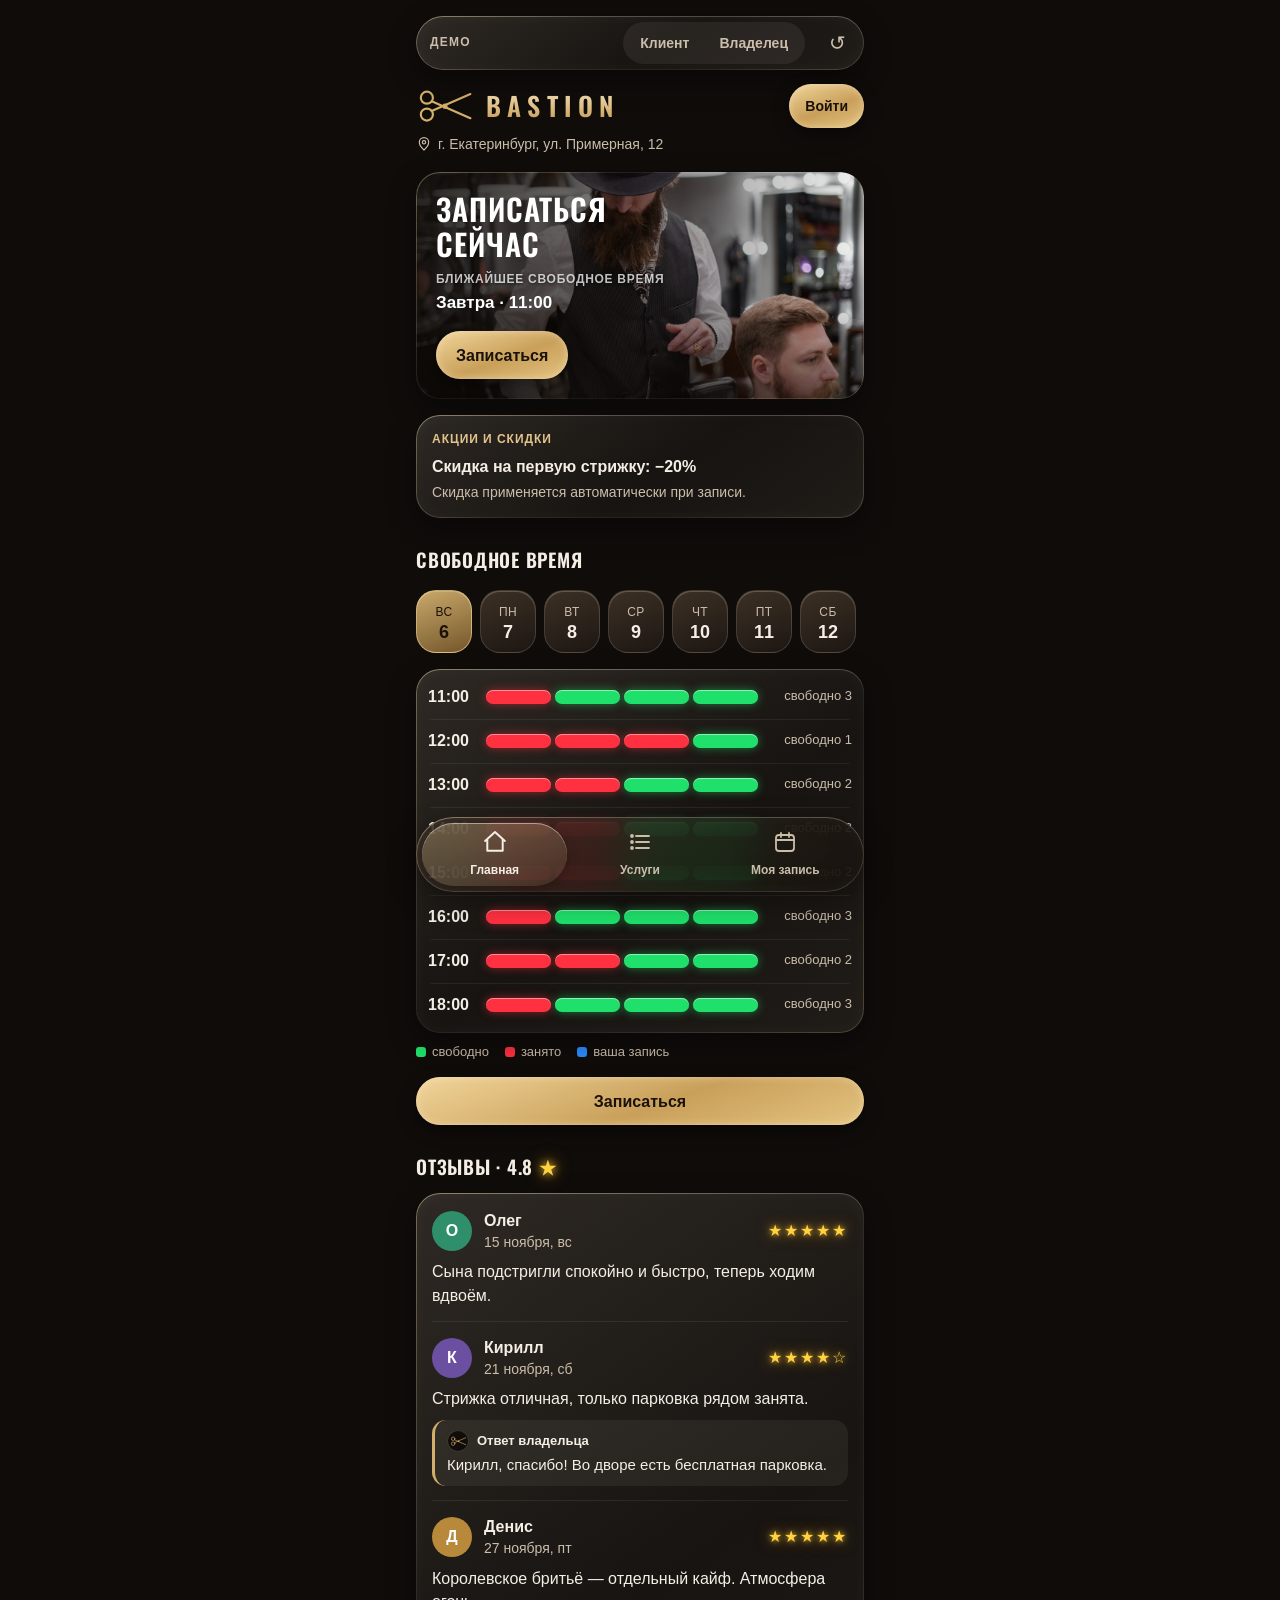
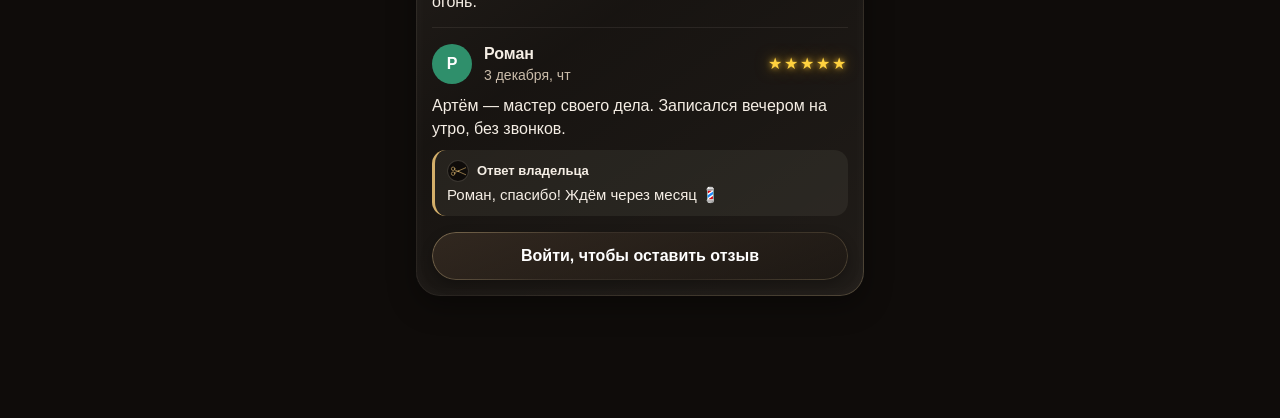
==== commit b11f4443: "Демо: около 90 выдуманных клиентов для правдоподобной статистики Co-Authored-By: Claude Opus 5.5 <no" ====
--- a/barber.html
+++ b/barber.html
@@ -13,8 +13,8 @@
 <link rel="manifest" href="manifest-barber.json">
 <link rel="icon" href="icon-barber-192.png">
 <link rel="apple-touch-icon" href="icon-barber-180.png">
-<link rel="stylesheet" href="styles.css?v=20261020163112">
-<link rel="stylesheet" href="theme-barber.css?v=20261020163112">
+<link rel="stylesheet" href="styles.css?v=20261020164507">
+<link rel="stylesheet" href="theme-barber.css?v=20261020164507">
 </head>
 <body data-tab="home">
 <div class="bg"></div>
@@ -26,10 +26,10 @@
 </button>
 <div id="sheet" class="sheet" hidden></div>
 <div id="toast" class="toast" role="status" aria-live="polite" hidden></div>
-<script src="config-barber.js?v=20261020163112"></script>
+<script src="config-barber.js?v=20261020164507"></script>
 <script>CONFIG.demo = true; // демо-версия: выдуманные данные хранятся в браузере</script>
-<script src="api-demo.js?v=20261020163112"></script>
-<script src="app.js?v=20261020163112"></script>
+<script src="api-demo.js?v=20261020164507"></script>
+<script src="app.js?v=20261020164507"></script>
 <script>
 // офлайн-режим и установка на телефон (работает по https или на localhost)
 if ('serviceWorker' in navigator) navigator.serviceWorker.register('sw.js').catch(() => {});
